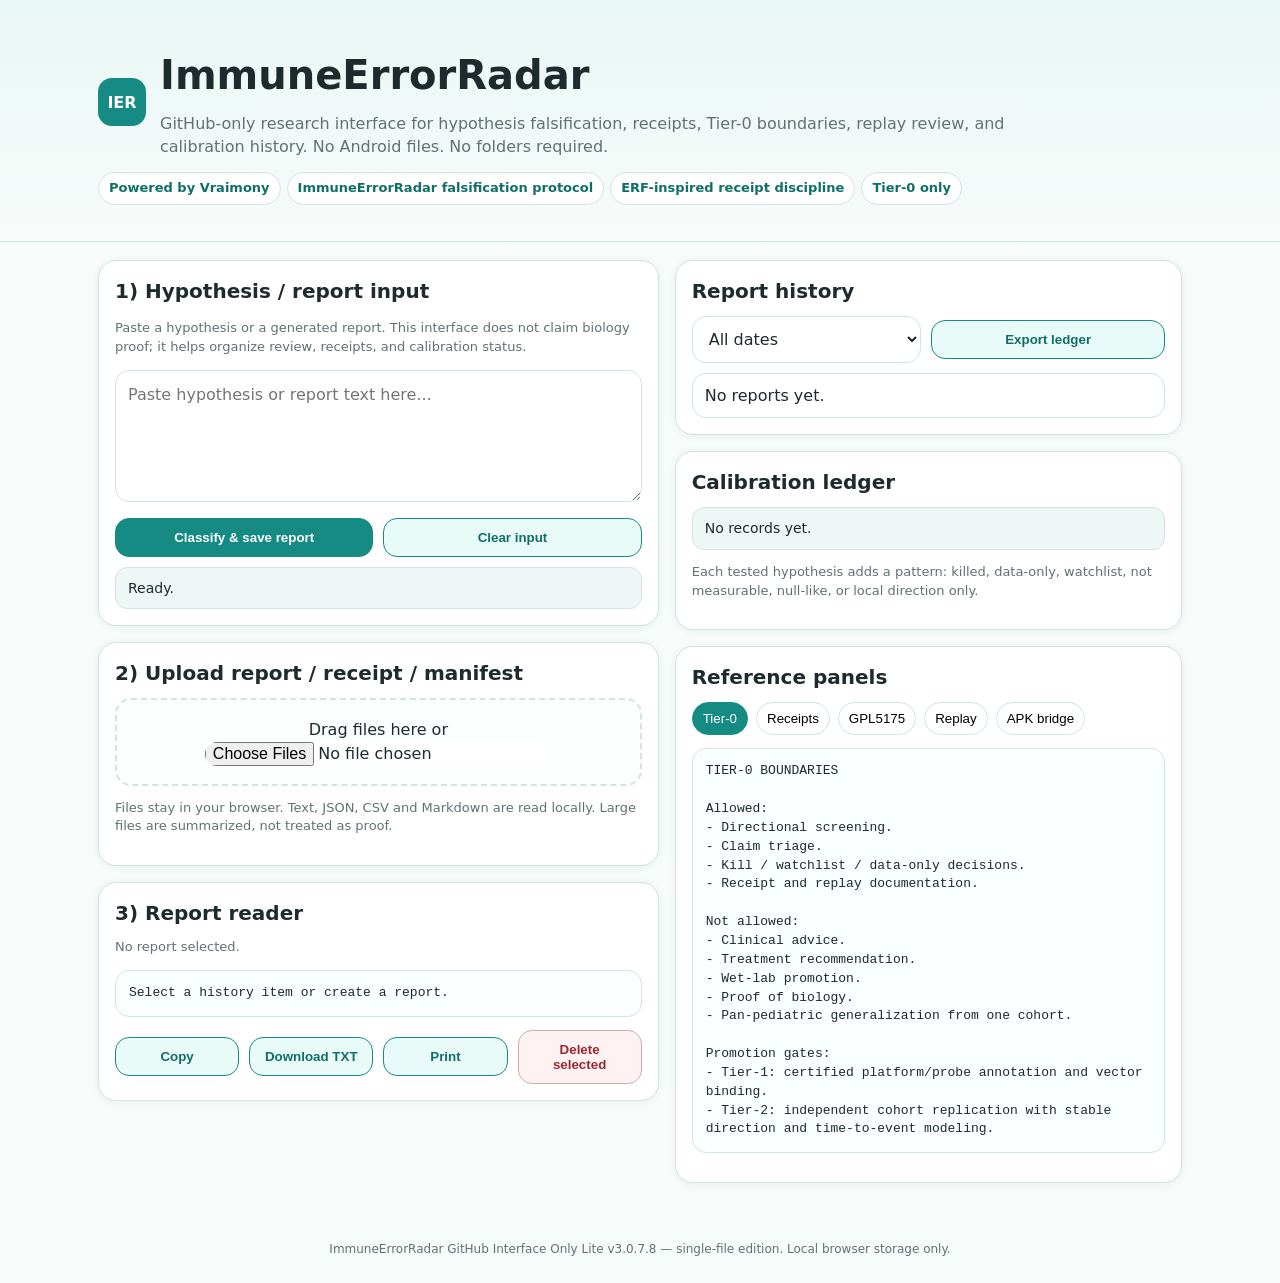
==== index.html @ f944cbd2 "Add files via upload" ====
<!doctype html>
<html lang="en">
<head>
<meta charset="utf-8" />
<meta name="viewport" content="width=device-width, initial-scale=1" />
<title>ImmuneErrorRadar — GitHub Research Interface</title>
<style>
  :root{
    --bg:#f7fbfa; --panel:#ffffff; --line:#cfe5e1; --ink:#1d2a2e; --muted:#617174;
    --accent:#168b83; --accent2:#0f6f68; --warn:#9a6b00; --bad:#9a2830; --ok:#12783d;
    --shadow:0 1px 8px rgba(0,0,0,.06); --radius:18px;
  }
  *{box-sizing:border-box} body{margin:0;background:var(--bg);color:var(--ink);font-family:system-ui,-apple-system,Segoe UI,Roboto,Arial,sans-serif;line-height:1.45}
  header{padding:28px 18px 18px;background:linear-gradient(180deg,#eaf8f5,#f7fbfa);border-bottom:1px solid var(--line)}
  .wrap{max-width:1120px;margin:0 auto;padding:18px}.brand{display:flex;gap:14px;align-items:center;flex-wrap:wrap}.logo{width:48px;height:48px;border-radius:14px;background:var(--accent);display:grid;place-items:center;color:white;font-weight:800}
  h1{font-size:clamp(24px,4vw,40px);margin:0}.subtitle{color:var(--muted);max-width:850px;margin-top:8px}.badge{display:inline-block;padding:6px 10px;border:1px solid var(--line);border-radius:999px;background:#fff;color:var(--accent2);font-weight:650;font-size:13px;margin:4px 6px 0 0}
  .grid{display:grid;grid-template-columns:1.05fr .95fr;gap:16px}@media(max-width:900px){.grid{grid-template-columns:1fr}}
  .card{background:var(--panel);border:1px solid var(--line);border-radius:var(--radius);box-shadow:var(--shadow);padding:16px;margin-bottom:16px}.card h2{margin:0 0 10px;font-size:20px}.card h3{margin:14px 0 8px;font-size:16px}.small{font-size:13px;color:var(--muted)}
  textarea,input,select{width:100%;border:1px solid var(--line);border-radius:14px;padding:12px;background:#fff;color:var(--ink);font:inherit}textarea{min-height:132px;resize:vertical}.row{display:flex;gap:10px;flex-wrap:wrap;align-items:center}.row>*{flex:1}.btn{border:1px solid var(--accent);background:#e9fbf8;color:var(--accent2);padding:11px 14px;border-radius:14px;cursor:pointer;font-weight:650;min-width:120px}.btn:hover{background:#d9f4f0}.btn.primary{background:var(--accent);color:white}.btn.danger{border-color:#d9a6aa;background:#fff2f3;color:var(--bad)}.btn:disabled{opacity:.55;cursor:not-allowed}
  .status{padding:10px 12px;border-radius:12px;background:#eef7f6;border:1px solid var(--line);font-size:14px}.verdict{font-weight:750}.killed{color:var(--bad)}.data{color:var(--ok)}.watch{color:var(--warn)}.unknown{color:var(--muted)}
  .list{max-height:310px;overflow:auto;border:1px solid var(--line);border-radius:14px;background:#fff}.item{padding:10px 12px;border-bottom:1px solid #eef5f4;cursor:pointer}.item:hover,.item.active{background:#edf8f6}.item:last-child{border-bottom:0}.item-title{font-weight:700}.item-meta{font-size:12px;color:var(--muted)}
  pre{white-space:pre-wrap;word-break:break-word;background:#fbfefe;border:1px solid var(--line);border-radius:14px;padding:13px;max-height:420px;overflow:auto}.tabs{display:flex;gap:8px;flex-wrap:wrap;margin-bottom:12px}.tab{padding:8px 10px;border:1px solid var(--line);border-radius:999px;background:#fff;cursor:pointer}.tab.active{background:var(--accent);color:#fff;border-color:var(--accent)}.hidden{display:none!important}.footer{font-size:12px;color:var(--muted);text-align:center;padding:24px}.mono{font-family:ui-monospace,SFMono-Regular,Menlo,Consolas,monospace}.drop{border:2px dashed var(--line);padding:18px;text-align:center;border-radius:16px;background:#fbfffe}.drop.drag{border-color:var(--accent);background:#eefaf8}
  @media print{header,.controls,.tabs,.btn,.drop{display:none!important}.card{box-shadow:none;border:0}.wrap{max-width:none}.grid{display:block}body{background:white}}
</style>
</head>
<body>
<header>
  <div class="wrap">
    <div class="brand"><div class="logo">IER</div><div><h1>ImmuneErrorRadar</h1><div class="subtitle">GitHub-only research interface for hypothesis falsification, receipts, Tier-0 boundaries, replay review, and calibration history. No Android files. No folders required.</div></div></div>
    <div style="margin-top:10px">
      <span class="badge">Powered by Vraimony</span><span class="badge">ImmuneErrorRadar falsification protocol</span><span class="badge">ERF-inspired receipt discipline</span><span class="badge">Tier-0 only</span>
    </div>
  </div>
</header>
<main class="wrap">
  <div class="grid">
    <section>
      <div class="card">
        <h2>1) Hypothesis / report input</h2>
        <p class="small">Paste a hypothesis or a generated report. This interface does not claim biology proof; it helps organize review, receipts, and calibration status.</p>
        <textarea id="hypothesis" placeholder="Paste hypothesis or report text here..."></textarea>
        <div class="row controls" style="margin-top:10px">
          <button class="btn primary" id="analyzeBtn">Classify & save report</button>
          <button class="btn" id="clearBtn">Clear input</button>
        </div>
        <div class="status" id="statusBox" style="margin-top:10px">Ready.</div>
      </div>

      <div class="card">
        <h2>2) Upload report / receipt / manifest</h2>
        <div class="drop" id="dropZone">Drag files here or <input id="fileInput" type="file" multiple style="display:inline;width:auto;border:0;padding:0" /></div>
        <p class="small">Files stay in your browser. Text, JSON, CSV and Markdown are read locally. Large files are summarized, not treated as proof.</p>
      </div>

      <div class="card">
        <h2>3) Report reader</h2>
        <div id="selectedMeta" class="small">No report selected.</div>
        <pre id="reportView">Select a history item or create a report.</pre>
        <div class="row controls">
          <button class="btn" id="copyBtn">Copy</button>
          <button class="btn" id="downloadBtn">Download TXT</button>
          <button class="btn" id="printBtn">Print</button>
          <button class="btn danger" id="deleteBtn">Delete selected</button>
        </div>
      </div>
    </section>

    <aside>
      <div class="card">
        <h2>Report history</h2>
        <div class="row"><select id="dateFilter"></select><button class="btn" id="exportLedgerBtn">Export ledger</button></div>
        <div class="list" id="historyList" style="margin-top:10px"></div>
      </div>

      <div class="card">
        <h2>Calibration ledger</h2>
        <div id="ledgerSummary" class="status">No records yet.</div>
        <p class="small">Each tested hypothesis adds a pattern: killed, data-only, watchlist, not measurable, null-like, or local direction only.</p>
      </div>

      <div class="card">
        <h2>Reference panels</h2>
        <div class="tabs">
          <button class="tab active" data-tab="tier">Tier-0</button>
          <button class="tab" data-tab="receipt">Receipts</button>
          <button class="tab" data-tab="manifest">GPL5175</button>
          <button class="tab" data-tab="replay">Replay</button>
          <button class="tab" data-tab="apk">APK bridge</button>
        </div>
        <pre id="panelText"></pre>
      </div>
    </aside>
  </div>
</main>
<div class="footer">ImmuneErrorRadar GitHub Interface Only Lite v3.0.7.8 — single-file edition. Local browser storage only.</div>
<script>
const REF = {
 tier:`TIER-0 BOUNDARIES\n\nAllowed:\n- Directional screening.\n- Claim triage.\n- Kill / watchlist / data-only decisions.\n- Receipt and replay documentation.\n\nNot allowed:\n- Clinical advice.\n- Treatment recommendation.\n- Wet-lab promotion.\n- Proof of biology.\n- Pan-pediatric generalization from one cohort.\n\nPromotion gates:\n- Tier-1: certified platform/probe annotation and vector binding.\n- Tier-2: independent cohort replication with stable direction and time-to-event modeling.`,
 receipt:`RECEIPT DISCIPLINE\n\nPowered by Vraimony.\nProtocol: ImmuneErrorRadar falsification protocol.\nDocumentation discipline: ERF-inspired.\n\nFields to preserve:\n- receipt_id\n- contentSha256\n- protocolName\n- signedByVraimony=false unless server-signed\n- claim boundary\n- replay notes\n\nCurrent boundary: local receipt documents report payload and workflow; it is not medical validation.`,
 manifest:`TARGETED GPL5175 REVIEW MANIFEST\n\nUse as review manifest only. It does not certify source truth by itself.\n\nCore routes:\n- APM/B2M-TAP-HLA\n- CK2/APM fallback\n- HDAC/DNMT/APM fallback\n- NECTIN2/TIGIT\n- gamma-delta/NKG2D\n- ODC1/polyamine\n- CD276/B7-H3\n\nRequired before stronger claims:\n- full GPL5175 annotation\n- probe-to-gene receipt\n- expression vector binding\n- independent replication`,
 replay:`REPLAY DESCRIPTION\n\nMinimum replay packet:\n1. Hypothesis text.\n2. Dataset/cohort scope.\n3. Probe/platform mapping state.\n4. Report text or JSON.\n5. Receipt hash.\n6. Final verdict.\n7. Missing evidence gates.\n\nSuccessful replay means the same claim boundary and decision route are reproduced. It does not mean biological proof.`,
 apk:`APK BRIDGE\n\nThis single-file GitHub interface is the primary research surface.\n\nOptional bridge:\nAPK / Android harness -> generated report or receipt -> upload into this interface -> history / calibration / replay review.\n\nThe APK is optional. This repository edition intentionally excludes Android source files.`
};
const $=id=>document.getElementById(id); let records=load(); let selectedId=null;
function nowISO(){return new Date().toISOString()} function dayOf(ts){return ts.slice(0,10)}
function load(){try{return JSON.parse(localStorage.getItem('ier_records_v3078')||'[]')}catch(e){return []}}
function save(){localStorage.setItem('ier_records_v3078',JSON.stringify(records)); renderHistory(); renderLedger()}
function verdictFrom(text){let t=text.toUpperCase(); if(t.includes('INVEST_IN_DATA_ONLY')||t.includes('DATA-ONLY')||t.includes('DATA ONLY')) return 'DATA_ONLY_SURVIVED_FIRST_TRIAGE'; if(t.includes('DO_NOT_INVEST_CLAIM_KILLED')||t.includes('KILL')||t.includes('KILLED')) return 'KILLED_AS_WRITTEN'; if(t.includes('WATCHLIST')) return 'WATCHLIST_ONLY'; if(t.includes('NOT_MEASURABLE')||t.includes('NOT TESTABLE')) return 'NOT_MEASURABLE'; if(t.includes('NULL')||t.includes('INCONCLUSIVE')) return 'NULL_LIKE_OR_INCONCLUSIVE'; if(t.includes('SURVIVES')||t.includes('STRONG_EXPLORATORY_DIRECTION')) return 'SURVIVED_LOCAL_DIRECTION_REVIEW_ONLY'; return 'NULL_LIKE_OR_INCONCLUSIVE'}
function titleFrom(text){let t=text.toUpperCase(); if(t.includes('CK2')||t.includes('CSNK2A1')) return 'CK2/CSNK2A1 -> APM mechanism claim'; if(t.includes('HDAC')||t.includes('DNMT')) return 'HDAC/DNMT -> APM mechanism claim'; if(t.includes('NECTIN2')||t.includes('TIGIT')||t.includes('PVRL2')) return 'NECTIN2/TIGIT bulk checkpoint claim'; if(t.includes('GAMMA')||t.includes('ΓΔ')||t.includes('TRGC')||t.includes('TRDV')||t.includes('NKG2D')) return 'gamma-delta/NKG2D surrogate claim'; if(t.includes('ODC1')||t.includes('POLYAMINE')) return 'ODC1/polyamine axis'; if(t.includes('CD276')||t.includes('B7-H3')) return 'CD276/B7-H3 subgroup/watchlist route'; if(t.includes('APM')||t.includes('B2M')||t.includes('TAP1')||t.includes('HLA')) return 'APM/B2M-TAP-HLA data axis'; return text.split(/\n|\./)[0].slice(0,80)||'Untitled research note'}
async function sha256(text){const b=new TextEncoder().encode(text); const h=await crypto.subtle.digest('SHA-256',b); return [...new Uint8Array(h)].map(x=>x.toString(16).padStart(2,'0')).join('')}
async function createRecord(text, source='manual'){text=(text||'').trim(); if(!text){$('statusBox').textContent='Input is empty.';return} let ts=nowISO(), verdict=verdictFrom(text), title=titleFrom(text), hash=await sha256(text); let report=`History report\nDate: ${ts.replace('T',' ').slice(0,16)}\nTitle: ${title}\nCalibration outcome: ${verdict}\nProtocol: ImmuneErrorRadar falsification protocol | Vraimony methodology\nReceipt: sha256-${hash}\nSource: ${source}\n\nPowered by Vraimony\nThis report follows the ImmuneErrorRadar falsification protocol, powered by Vraimony, based on the Vraimony evidence-receipt methodology.\n\nClaim boundary: Tier-0 review only. Not medical advice, not clinical validation, not wet-lab evidence, and not proof of biology.\n\n---\n${text}`; let rec={id:ts+'-'+Math.random().toString(16).slice(2),ts,title,verdict,hash,report,source}; records.unshift(rec); save(); selectRecord(rec.id); $('hypothesis').value=''; $('statusBox').innerHTML=`Saved: <span class="verdict ${classFor(verdict)}">${verdict}</span>`}
function classFor(v){if(v.includes('KILLED'))return'killed'; if(v.includes('DATA'))return'data'; if(v.includes('WATCH'))return'watch'; return'unknown'}
function renderHistory(){let dates=[...new Set(records.map(r=>dayOf(r.ts)))]; $('dateFilter').innerHTML='<option value="all">All dates</option>'+dates.map(d=>`<option>${d}</option>`).join(''); let active=$('dateFilter').value||'all'; renderList(active)}
function renderList(filter='all'){let list=$('historyList'); let arr=records.filter(r=>filter==='all'||dayOf(r.ts)===filter); list.innerHTML=arr.length?arr.map(r=>`<div class="item ${r.id===selectedId?'active':''}" data-id="${r.id}"><div class="item-title">${r.ts.replace('T',' ').slice(0,16)} — ${escapeHtml(r.title)}</div><div class="item-meta">${r.verdict} | sha256-${r.hash.slice(0,12)}</div></div>`).join(''):'<div class="item">No reports yet.</div>'; [...list.querySelectorAll('.item[data-id]')].forEach(el=>el.onclick=()=>selectRecord(el.dataset.id))}
function selectRecord(id){selectedId=id; let r=records.find(x=>x.id===id); if(!r)return; $('selectedMeta').textContent=`${r.ts.replace('T',' ').slice(0,16)} | ${r.verdict} | ${r.title}`; $('reportView').textContent=r.report; renderList($('dateFilter').value||'all')}
function renderLedger(){let counts={}; records.forEach(r=>counts[r.verdict]=(counts[r.verdict]||0)+1); $('ledgerSummary').innerHTML=Object.keys(counts).length?Object.entries(counts).map(([k,v])=>`<div><b>${k}</b>: ${v}</div>`).join(''):'No records yet.'}
function escapeHtml(s){return (s||'').replace(/[&<>]/g,c=>({'&':'&amp;','<':'&lt;','>':'&gt;'}[c]))}
async function handleFiles(files){for(const f of files){let text=await f.text().catch(()=>`[Unreadable file: ${f.name}]`); if(text.length>200000) text=text.slice(0,80000)+'\n\n[...middle truncated by local workbench...]\n\n'+text.slice(-80000); await createRecord(text, 'file:'+f.name)}}
$('analyzeBtn').onclick=()=>createRecord($('hypothesis').value); $('clearBtn').onclick=()=>{$('hypothesis').value='';$('statusBox').textContent='Cleared.'}; $('dateFilter').onchange=()=>renderList($('dateFilter').value); $('copyBtn').onclick=()=>navigator.clipboard.writeText($('reportView').textContent||''); $('downloadBtn').onclick=()=>{let r=records.find(x=>x.id===selectedId); let name=(r?r.title:'report').replace(/[^a-z0-9]+/gi,'_').slice(0,70)+'.txt'; let a=document.createElement('a'); a.href=URL.createObjectURL(new Blob([$('reportView').textContent],{type:'text/plain'})); a.download=name; a.click(); URL.revokeObjectURL(a.href)}; $('printBtn').onclick=()=>window.print(); $('deleteBtn').onclick=()=>{if(!selectedId)return; records=records.filter(r=>r.id!==selectedId); selectedId=null; $('reportView').textContent='Select a history item or create a report.'; save()}; $('exportLedgerBtn').onclick=()=>{let a=document.createElement('a'); a.href=URL.createObjectURL(new Blob([JSON.stringify(records,null,2)],{type:'application/json'})); a.download='immuneerrorradar_calibration_ledger.json'; a.click(); URL.revokeObjectURL(a.href)}; $('fileInput').onchange=e=>handleFiles(e.target.files);
let dz=$('dropZone'); ['dragenter','dragover'].forEach(ev=>dz.addEventListener(ev,e=>{e.preventDefault();dz.classList.add('drag')})); ['dragleave','drop'].forEach(ev=>dz.addEventListener(ev,e=>{e.preventDefault();dz.classList.remove('drag')})); dz.addEventListener('drop',e=>handleFiles(e.dataTransfer.files));
document.querySelectorAll('.tab').forEach(b=>b.onclick=()=>{document.querySelectorAll('.tab').forEach(x=>x.classList.remove('active')); b.classList.add('active'); $('panelText').textContent=REF[b.dataset.tab]}); $('panelText').textContent=REF.tier; renderHistory(); renderLedger();
</script>
</body>
</html>
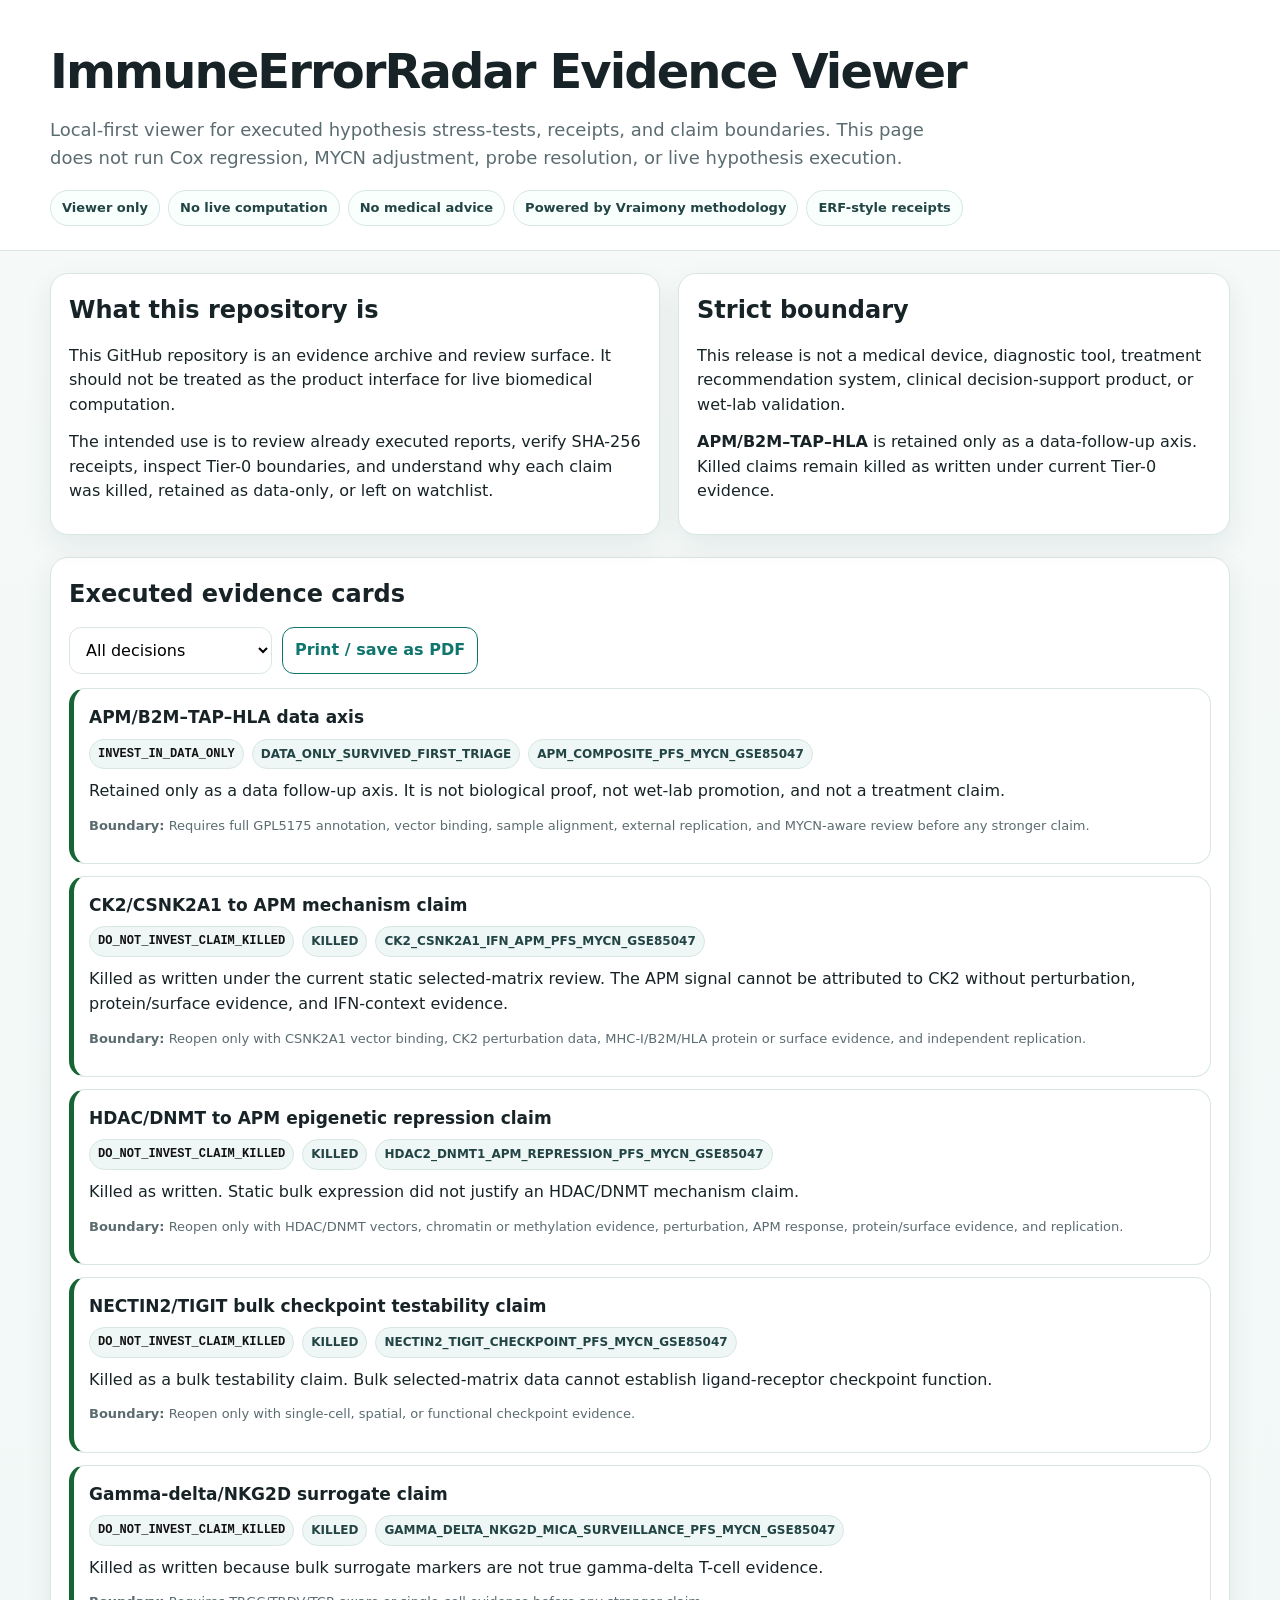
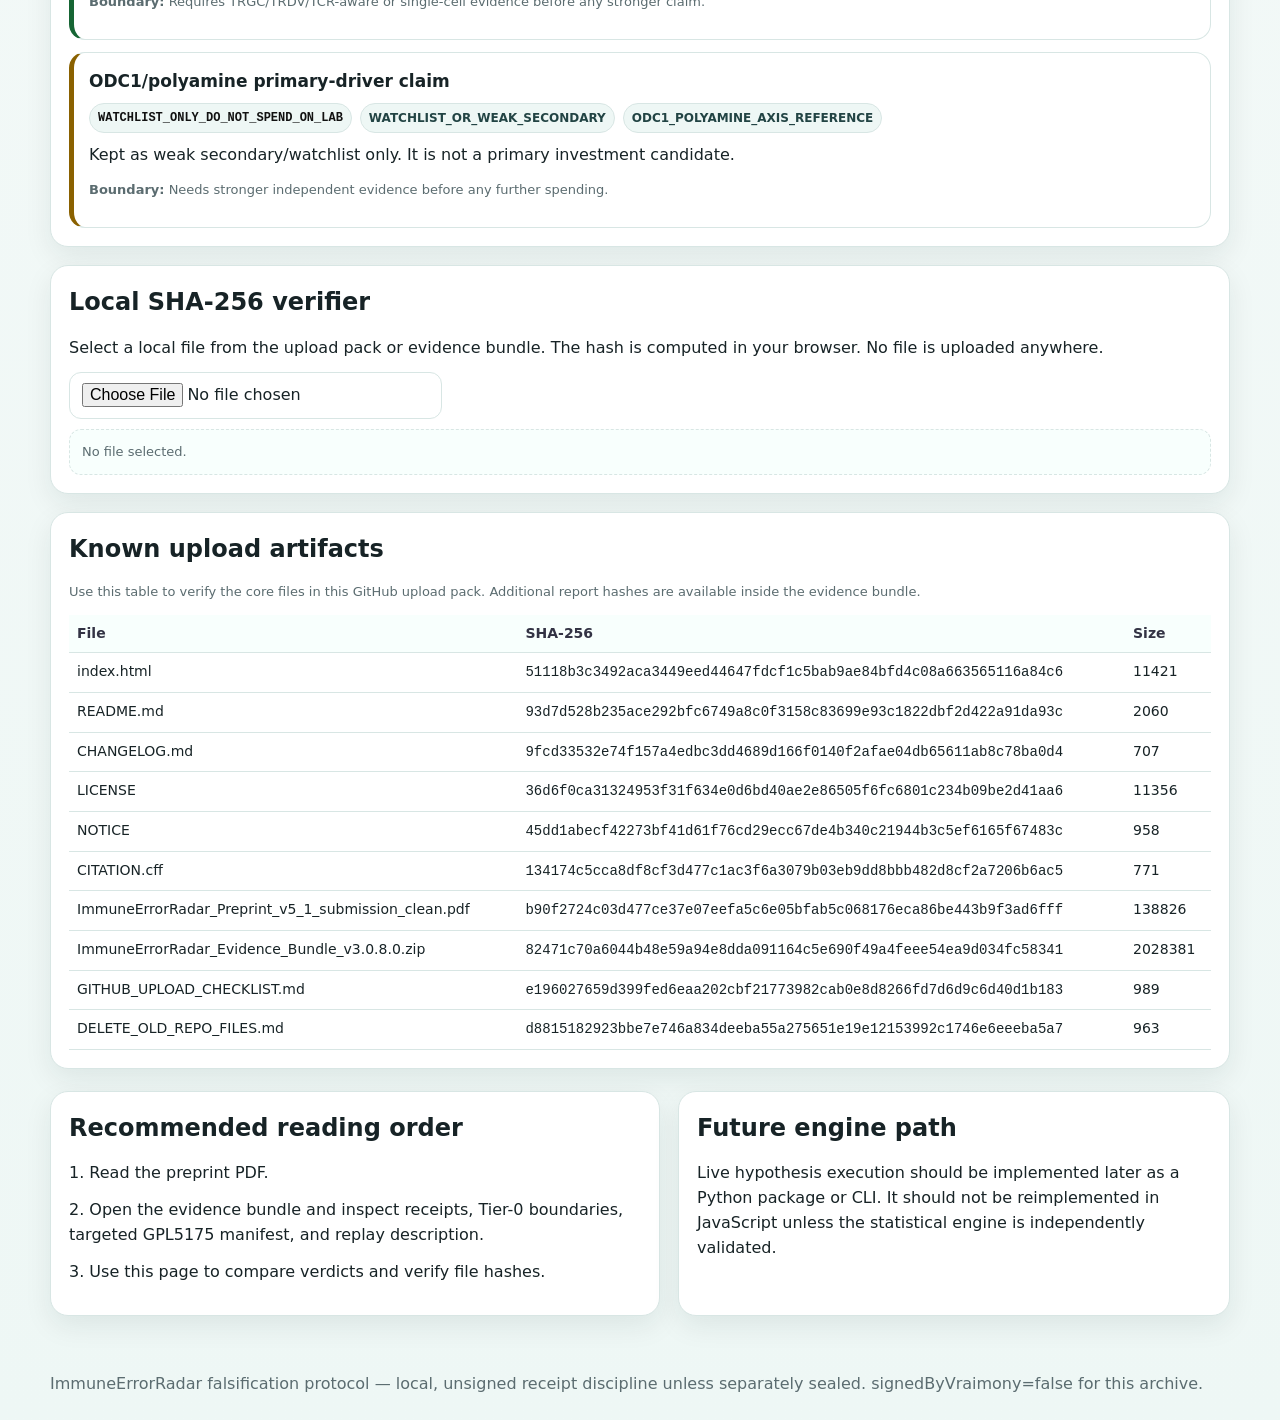
==== commit 500d9948: "Add files via upload" ====
--- a/index.html
+++ b/index.html
@@ -3,122 +3,74 @@
 <head>
 <meta charset="utf-8" />
 <meta name="viewport" content="width=device-width, initial-scale=1" />
-<title>ImmuneErrorRadar — GitHub Research Interface</title>
+<title>ImmuneErrorRadar Evidence Viewer</title>
 <style>
-  :root{
-    --bg:#f7fbfa; --panel:#ffffff; --line:#cfe5e1; --ink:#1d2a2e; --muted:#617174;
-    --accent:#168b83; --accent2:#0f6f68; --warn:#9a6b00; --bad:#9a2830; --ok:#12783d;
-    --shadow:0 1px 8px rgba(0,0,0,.06); --radius:18px;
-  }
-  *{box-sizing:border-box} body{margin:0;background:var(--bg);color:var(--ink);font-family:system-ui,-apple-system,Segoe UI,Roboto,Arial,sans-serif;line-height:1.45}
-  header{padding:28px 18px 18px;background:linear-gradient(180deg,#eaf8f5,#f7fbfa);border-bottom:1px solid var(--line)}
-  .wrap{max-width:1120px;margin:0 auto;padding:18px}.brand{display:flex;gap:14px;align-items:center;flex-wrap:wrap}.logo{width:48px;height:48px;border-radius:14px;background:var(--accent);display:grid;place-items:center;color:white;font-weight:800}
-  h1{font-size:clamp(24px,4vw,40px);margin:0}.subtitle{color:var(--muted);max-width:850px;margin-top:8px}.badge{display:inline-block;padding:6px 10px;border:1px solid var(--line);border-radius:999px;background:#fff;color:var(--accent2);font-weight:650;font-size:13px;margin:4px 6px 0 0}
-  .grid{display:grid;grid-template-columns:1.05fr .95fr;gap:16px}@media(max-width:900px){.grid{grid-template-columns:1fr}}
-  .card{background:var(--panel);border:1px solid var(--line);border-radius:var(--radius);box-shadow:var(--shadow);padding:16px;margin-bottom:16px}.card h2{margin:0 0 10px;font-size:20px}.card h3{margin:14px 0 8px;font-size:16px}.small{font-size:13px;color:var(--muted)}
-  textarea,input,select{width:100%;border:1px solid var(--line);border-radius:14px;padding:12px;background:#fff;color:var(--ink);font:inherit}textarea{min-height:132px;resize:vertical}.row{display:flex;gap:10px;flex-wrap:wrap;align-items:center}.row>*{flex:1}.btn{border:1px solid var(--accent);background:#e9fbf8;color:var(--accent2);padding:11px 14px;border-radius:14px;cursor:pointer;font-weight:650;min-width:120px}.btn:hover{background:#d9f4f0}.btn.primary{background:var(--accent);color:white}.btn.danger{border-color:#d9a6aa;background:#fff2f3;color:var(--bad)}.btn:disabled{opacity:.55;cursor:not-allowed}
-  .status{padding:10px 12px;border-radius:12px;background:#eef7f6;border:1px solid var(--line);font-size:14px}.verdict{font-weight:750}.killed{color:var(--bad)}.data{color:var(--ok)}.watch{color:var(--warn)}.unknown{color:var(--muted)}
-  .list{max-height:310px;overflow:auto;border:1px solid var(--line);border-radius:14px;background:#fff}.item{padding:10px 12px;border-bottom:1px solid #eef5f4;cursor:pointer}.item:hover,.item.active{background:#edf8f6}.item:last-child{border-bottom:0}.item-title{font-weight:700}.item-meta{font-size:12px;color:var(--muted)}
-  pre{white-space:pre-wrap;word-break:break-word;background:#fbfefe;border:1px solid var(--line);border-radius:14px;padding:13px;max-height:420px;overflow:auto}.tabs{display:flex;gap:8px;flex-wrap:wrap;margin-bottom:12px}.tab{padding:8px 10px;border:1px solid var(--line);border-radius:999px;background:#fff;cursor:pointer}.tab.active{background:var(--accent);color:#fff;border-color:var(--accent)}.hidden{display:none!important}.footer{font-size:12px;color:var(--muted);text-align:center;padding:24px}.mono{font-family:ui-monospace,SFMono-Regular,Menlo,Consolas,monospace}.drop{border:2px dashed var(--line);padding:18px;text-align:center;border-radius:16px;background:#fbfffe}.drop.drag{border-color:var(--accent);background:#eefaf8}
-  @media print{header,.controls,.tabs,.btn,.drop{display:none!important}.card{box-shadow:none;border:0}.wrap{max-width:none}.grid{display:block}body{background:white}}
+:root{--bg:#f6faf9;--panel:#ffffff;--ink:#172326;--muted:#5b6c70;--line:#d8e6e4;--accent:#0f766e;--bad:#9f2936;--warn:#8a6100;--ok:#166534;--shadow:0 10px 28px rgba(17,34,40,.08);--radius:18px}
+*{box-sizing:border-box} body{margin:0;background:linear-gradient(180deg,#f6faf9,#eef7f5);color:var(--ink);font-family:Inter,system-ui,-apple-system,Segoe UI,Roboto,Arial,sans-serif;line-height:1.55}
+header{padding:34px 22px 24px;border-bottom:1px solid var(--line);background:#fff}
+.wrap{max-width:1180px;margin:0 auto} h1{margin:0 0 8px;font-size:clamp(28px,4vw,48px);letter-spacing:-.04em} h2{margin:0 0 14px;font-size:24px} h3{margin:0 0 8px;font-size:17px} p{margin:0 0 12px} .sub{font-size:18px;color:var(--muted);max-width:880px}
+.badges{display:flex;gap:8px;flex-wrap:wrap;margin-top:18px} .badge{border:1px solid var(--line);background:#f8fffd;border-radius:999px;padding:7px 11px;font-size:13px;font-weight:700;color:#244}
+.grid{display:grid;grid-template-columns:1.05fr .95fr;gap:18px;margin:22px 0} @media(max-width:900px){.grid{grid-template-columns:1fr}}
+.card,.panel{background:var(--panel);border:1px solid var(--line);border-radius:var(--radius);box-shadow:var(--shadow);padding:18px} .panel{margin:18px 0}
+.controls{display:flex;gap:10px;flex-wrap:wrap;margin:14px 0} select,input[type=file],button{border:1px solid var(--line);background:#fff;border-radius:12px;padding:10px 12px;font:inherit} button{cursor:pointer;background:var(--accent);color:#fff;border-color:var(--accent);font-weight:800} button.secondary{background:#fff;color:var(--accent)}
+.cards{display:grid;gap:12px} .evidence{border:1px solid var(--line);border-radius:16px;padding:15px;background:#fff} .evidence[data-decision*="KILLED"]{border-left:5px solid var(--bad)} .evidence[data-decision*="INVEST"]{border-left:5px solid var(--ok)} .evidence[data-decision*="WATCHLIST"]{border-left:5px solid var(--warn)}
+.meta{display:flex;gap:8px;flex-wrap:wrap;margin:8px 0 10px} .pill{font-size:12px;border-radius:999px;background:#eef7f5;border:1px solid var(--line);padding:5px 8px;font-weight:800;color:#244} .decision{font-family:ui-monospace,SFMono-Regular,Menlo,Consolas,monospace;color:#111}
+pre{white-space:pre-wrap;word-break:break-word;background:#0f172a;color:#e2e8f0;border-radius:14px;padding:14px;overflow:auto} .small{font-size:13px;color:var(--muted)} .result{border:1px dashed var(--line);border-radius:12px;padding:12px;background:#f8fffd;margin-top:10px}
+table{width:100%;border-collapse:collapse;margin-top:10px;font-size:14px} th,td{border-bottom:1px solid var(--line);padding:8px;text-align:left;vertical-align:top} th{color:#334;background:#f8fffd}
+a{color:var(--accent);font-weight:800} footer{padding:34px 22px;color:var(--muted)}
 </style>
 </head>
 <body>
-<header>
-  <div class="wrap">
-    <div class="brand"><div class="logo">IER</div><div><h1>ImmuneErrorRadar</h1><div class="subtitle">GitHub-only research interface for hypothesis falsification, receipts, Tier-0 boundaries, replay review, and calibration history. No Android files. No folders required.</div></div></div>
-    <div style="margin-top:10px">
-      <span class="badge">Powered by Vraimony</span><span class="badge">ImmuneErrorRadar falsification protocol</span><span class="badge">ERF-inspired receipt discipline</span><span class="badge">Tier-0 only</span>
-    </div>
-  </div>
-</header>
+<header><div class="wrap">
+<h1>ImmuneErrorRadar Evidence Viewer</h1>
+<p class="sub">Local-first viewer for executed hypothesis stress-tests, receipts, and claim boundaries. This page does not run Cox regression, MYCN adjustment, probe resolution, or live hypothesis execution.</p>
+<div class="badges"><span class="badge">Viewer only</span><span class="badge">No live computation</span><span class="badge">No medical advice</span><span class="badge">Powered by Vraimony methodology</span><span class="badge">ERF-style receipts</span></div>
+</div></header>
 <main class="wrap">
-  <div class="grid">
-    <section>
-      <div class="card">
-        <h2>1) Hypothesis / report input</h2>
-        <p class="small">Paste a hypothesis or a generated report. This interface does not claim biology proof; it helps organize review, receipts, and calibration status.</p>
-        <textarea id="hypothesis" placeholder="Paste hypothesis or report text here..."></textarea>
-        <div class="row controls" style="margin-top:10px">
-          <button class="btn primary" id="analyzeBtn">Classify & save report</button>
-          <button class="btn" id="clearBtn">Clear input</button>
-        </div>
-        <div class="status" id="statusBox" style="margin-top:10px">Ready.</div>
-      </div>
-
-      <div class="card">
-        <h2>2) Upload report / receipt / manifest</h2>
-        <div class="drop" id="dropZone">Drag files here or <input id="fileInput" type="file" multiple style="display:inline;width:auto;border:0;padding:0" /></div>
-        <p class="small">Files stay in your browser. Text, JSON, CSV and Markdown are read locally. Large files are summarized, not treated as proof.</p>
-      </div>
-
-      <div class="card">
-        <h2>3) Report reader</h2>
-        <div id="selectedMeta" class="small">No report selected.</div>
-        <pre id="reportView">Select a history item or create a report.</pre>
-        <div class="row controls">
-          <button class="btn" id="copyBtn">Copy</button>
-          <button class="btn" id="downloadBtn">Download TXT</button>
-          <button class="btn" id="printBtn">Print</button>
-          <button class="btn danger" id="deleteBtn">Delete selected</button>
-        </div>
-      </div>
-    </section>
-
-    <aside>
-      <div class="card">
-        <h2>Report history</h2>
-        <div class="row"><select id="dateFilter"></select><button class="btn" id="exportLedgerBtn">Export ledger</button></div>
-        <div class="list" id="historyList" style="margin-top:10px"></div>
-      </div>
-
-      <div class="card">
-        <h2>Calibration ledger</h2>
-        <div id="ledgerSummary" class="status">No records yet.</div>
-        <p class="small">Each tested hypothesis adds a pattern: killed, data-only, watchlist, not measurable, null-like, or local direction only.</p>
-      </div>
-
-      <div class="card">
-        <h2>Reference panels</h2>
-        <div class="tabs">
-          <button class="tab active" data-tab="tier">Tier-0</button>
-          <button class="tab" data-tab="receipt">Receipts</button>
-          <button class="tab" data-tab="manifest">GPL5175</button>
-          <button class="tab" data-tab="replay">Replay</button>
-          <button class="tab" data-tab="apk">APK bridge</button>
-        </div>
-        <pre id="panelText"></pre>
-      </div>
-    </aside>
-  </div>
+<section class="grid">
+<div class="card"><h2>What this repository is</h2><p>This GitHub repository is an evidence archive and review surface. It should not be treated as the product interface for live biomedical computation.</p><p>The intended use is to review already executed reports, verify SHA-256 receipts, inspect Tier-0 boundaries, and understand why each claim was killed, retained as data-only, or left on watchlist.</p></div>
+<div class="card"><h2>Strict boundary</h2><p>This release is not a medical device, diagnostic tool, treatment recommendation system, clinical decision-support product, or wet-lab validation.</p><p><strong>APM/B2M–TAP–HLA</strong> is retained only as a data-follow-up axis. Killed claims remain killed as written under current Tier-0 evidence.</p></div>
+</section>
+<section class="panel"><h2>Executed evidence cards</h2><div class="controls"><select id="filter"><option value="ALL">All decisions</option><option value="DO_NOT_INVEST_CLAIM_KILLED">Killed</option><option value="INVEST_IN_DATA_ONLY">Data-only follow-up</option><option value="WATCHLIST_ONLY_DO_NOT_SPEND_ON_LAB">Watchlist</option></select><button class="secondary" id="printBtn">Print / save as PDF</button></div><div id="cards" class="cards"></div></section>
+<section class="panel"><h2>Local SHA-256 verifier</h2><p>Select a local file from the upload pack or evidence bundle. The hash is computed in your browser. No file is uploaded anywhere.</p><input id="fileInput" type="file" /><div id="hashResult" class="result small">No file selected.</div></section>
+<section class="panel"><h2>Known upload artifacts</h2><p class="small">Use this table to verify the core files in this GitHub upload pack. Additional report hashes are available inside the evidence bundle.</p><div id="artifactTable"></div></section>
+<section class="grid">
+<div class="card"><h2>Recommended reading order</h2><p>1. Read the preprint PDF.</p><p>2. Open the evidence bundle and inspect receipts, Tier-0 boundaries, targeted GPL5175 manifest, and replay description.</p><p>3. Use this page to compare verdicts and verify file hashes.</p></div>
+<div class="card"><h2>Future engine path</h2><p>Live hypothesis execution should be implemented later as a Python package or CLI. It should not be reimplemented in JavaScript unless the statistical engine is independently validated.</p></div>
+</section>
 </main>
-<div class="footer">ImmuneErrorRadar GitHub Interface Only Lite v3.0.7.8 — single-file edition. Local browser storage only.</div>
+<footer><div class="wrap">ImmuneErrorRadar falsification protocol — local, unsigned receipt discipline unless separately sealed. signedByVraimony=false for this archive.</div></footer>
 <script>
-const REF = {
- tier:`TIER-0 BOUNDARIES\n\nAllowed:\n- Directional screening.\n- Claim triage.\n- Kill / watchlist / data-only decisions.\n- Receipt and replay documentation.\n\nNot allowed:\n- Clinical advice.\n- Treatment recommendation.\n- Wet-lab promotion.\n- Proof of biology.\n- Pan-pediatric generalization from one cohort.\n\nPromotion gates:\n- Tier-1: certified platform/probe annotation and vector binding.\n- Tier-2: independent cohort replication with stable direction and time-to-event modeling.`,
- receipt:`RECEIPT DISCIPLINE\n\nPowered by Vraimony.\nProtocol: ImmuneErrorRadar falsification protocol.\nDocumentation discipline: ERF-inspired.\n\nFields to preserve:\n- receipt_id\n- contentSha256\n- protocolName\n- signedByVraimony=false unless server-signed\n- claim boundary\n- replay notes\n\nCurrent boundary: local receipt documents report payload and workflow; it is not medical validation.`,
- manifest:`TARGETED GPL5175 REVIEW MANIFEST\n\nUse as review manifest only. It does not certify source truth by itself.\n\nCore routes:\n- APM/B2M-TAP-HLA\n- CK2/APM fallback\n- HDAC/DNMT/APM fallback\n- NECTIN2/TIGIT\n- gamma-delta/NKG2D\n- ODC1/polyamine\n- CD276/B7-H3\n\nRequired before stronger claims:\n- full GPL5175 annotation\n- probe-to-gene receipt\n- expression vector binding\n- independent replication`,
- replay:`REPLAY DESCRIPTION\n\nMinimum replay packet:\n1. Hypothesis text.\n2. Dataset/cohort scope.\n3. Probe/platform mapping state.\n4. Report text or JSON.\n5. Receipt hash.\n6. Final verdict.\n7. Missing evidence gates.\n\nSuccessful replay means the same claim boundary and decision route are reproduced. It does not mean biological proof.`,
- apk:`APK BRIDGE\n\nThis single-file GitHub interface is the primary research surface.\n\nOptional bridge:\nAPK / Android harness -> generated report or receipt -> upload into this interface -> history / calibration / replay review.\n\nThe APK is optional. This repository edition intentionally excludes Android source files.`
-};
-const $=id=>document.getElementById(id); let records=load(); let selectedId=null;
-function nowISO(){return new Date().toISOString()} function dayOf(ts){return ts.slice(0,10)}
-function load(){try{return JSON.parse(localStorage.getItem('ier_records_v3078')||'[]')}catch(e){return []}}
-function save(){localStorage.setItem('ier_records_v3078',JSON.stringify(records)); renderHistory(); renderLedger()}
-function verdictFrom(text){let t=text.toUpperCase(); if(t.includes('INVEST_IN_DATA_ONLY')||t.includes('DATA-ONLY')||t.includes('DATA ONLY')) return 'DATA_ONLY_SURVIVED_FIRST_TRIAGE'; if(t.includes('DO_NOT_INVEST_CLAIM_KILLED')||t.includes('KILL')||t.includes('KILLED')) return 'KILLED_AS_WRITTEN'; if(t.includes('WATCHLIST')) return 'WATCHLIST_ONLY'; if(t.includes('NOT_MEASURABLE')||t.includes('NOT TESTABLE')) return 'NOT_MEASURABLE'; if(t.includes('NULL')||t.includes('INCONCLUSIVE')) return 'NULL_LIKE_OR_INCONCLUSIVE'; if(t.includes('SURVIVES')||t.includes('STRONG_EXPLORATORY_DIRECTION')) return 'SURVIVED_LOCAL_DIRECTION_REVIEW_ONLY'; return 'NULL_LIKE_OR_INCONCLUSIVE'}
-function titleFrom(text){let t=text.toUpperCase(); if(t.includes('CK2')||t.includes('CSNK2A1')) return 'CK2/CSNK2A1 -> APM mechanism claim'; if(t.includes('HDAC')||t.includes('DNMT')) return 'HDAC/DNMT -> APM mechanism claim'; if(t.includes('NECTIN2')||t.includes('TIGIT')||t.includes('PVRL2')) return 'NECTIN2/TIGIT bulk checkpoint claim'; if(t.includes('GAMMA')||t.includes('ΓΔ')||t.includes('TRGC')||t.includes('TRDV')||t.includes('NKG2D')) return 'gamma-delta/NKG2D surrogate claim'; if(t.includes('ODC1')||t.includes('POLYAMINE')) return 'ODC1/polyamine axis'; if(t.includes('CD276')||t.includes('B7-H3')) return 'CD276/B7-H3 subgroup/watchlist route'; if(t.includes('APM')||t.includes('B2M')||t.includes('TAP1')||t.includes('HLA')) return 'APM/B2M-TAP-HLA data axis'; return text.split(/\n|\./)[0].slice(0,80)||'Untitled research note'}
-async function sha256(text){const b=new TextEncoder().encode(text); const h=await crypto.subtle.digest('SHA-256',b); return [...new Uint8Array(h)].map(x=>x.toString(16).padStart(2,'0')).join('')}
-async function createRecord(text, source='manual'){text=(text||'').trim(); if(!text){$('statusBox').textContent='Input is empty.';return} let ts=nowISO(), verdict=verdictFrom(text), title=titleFrom(text), hash=await sha256(text); let report=`History report\nDate: ${ts.replace('T',' ').slice(0,16)}\nTitle: ${title}\nCalibration outcome: ${verdict}\nProtocol: ImmuneErrorRadar falsification protocol | Vraimony methodology\nReceipt: sha256-${hash}\nSource: ${source}\n\nPowered by Vraimony\nThis report follows the ImmuneErrorRadar falsification protocol, powered by Vraimony, based on the Vraimony evidence-receipt methodology.\n\nClaim boundary: Tier-0 review only. Not medical advice, not clinical validation, not wet-lab evidence, and not proof of biology.\n\n---\n${text}`; let rec={id:ts+'-'+Math.random().toString(16).slice(2),ts,title,verdict,hash,report,source}; records.unshift(rec); save(); selectRecord(rec.id); $('hypothesis').value=''; $('statusBox').innerHTML=`Saved: <span class="verdict ${classFor(verdict)}">${verdict}</span>`}
-function classFor(v){if(v.includes('KILLED'))return'killed'; if(v.includes('DATA'))return'data'; if(v.includes('WATCH'))return'watch'; return'unknown'}
-function renderHistory(){let dates=[...new Set(records.map(r=>dayOf(r.ts)))]; $('dateFilter').innerHTML='<option value="all">All dates</option>'+dates.map(d=>`<option>${d}</option>`).join(''); let active=$('dateFilter').value||'all'; renderList(active)}
-function renderList(filter='all'){let list=$('historyList'); let arr=records.filter(r=>filter==='all'||dayOf(r.ts)===filter); list.innerHTML=arr.length?arr.map(r=>`<div class="item ${r.id===selectedId?'active':''}" data-id="${r.id}"><div class="item-title">${r.ts.replace('T',' ').slice(0,16)} — ${escapeHtml(r.title)}</div><div class="item-meta">${r.verdict} | sha256-${r.hash.slice(0,12)}</div></div>`).join(''):'<div class="item">No reports yet.</div>'; [...list.querySelectorAll('.item[data-id]')].forEach(el=>el.onclick=()=>selectRecord(el.dataset.id))}
-function selectRecord(id){selectedId=id; let r=records.find(x=>x.id===id); if(!r)return; $('selectedMeta').textContent=`${r.ts.replace('T',' ').slice(0,16)} | ${r.verdict} | ${r.title}`; $('reportView').textContent=r.report; renderList($('dateFilter').value||'all')}
-function renderLedger(){let counts={}; records.forEach(r=>counts[r.verdict]=(counts[r.verdict]||0)+1); $('ledgerSummary').innerHTML=Object.keys(counts).length?Object.entries(counts).map(([k,v])=>`<div><b>${k}</b>: ${v}</div>`).join(''):'No records yet.'}
-function escapeHtml(s){return (s||'').replace(/[&<>]/g,c=>({'&':'&amp;','<':'&lt;','>':'&gt;'}[c]))}
-async function handleFiles(files){for(const f of files){let text=await f.text().catch(()=>`[Unreadable file: ${f.name}]`); if(text.length>200000) text=text.slice(0,80000)+'\n\n[...middle truncated by local workbench...]\n\n'+text.slice(-80000); await createRecord(text, 'file:'+f.name)}}
-$('analyzeBtn').onclick=()=>createRecord($('hypothesis').value); $('clearBtn').onclick=()=>{$('hypothesis').value='';$('statusBox').textContent='Cleared.'}; $('dateFilter').onchange=()=>renderList($('dateFilter').value); $('copyBtn').onclick=()=>navigator.clipboard.writeText($('reportView').textContent||''); $('downloadBtn').onclick=()=>{let r=records.find(x=>x.id===selectedId); let name=(r?r.title:'report').replace(/[^a-z0-9]+/gi,'_').slice(0,70)+'.txt'; let a=document.createElement('a'); a.href=URL.createObjectURL(new Blob([$('reportView').textContent],{type:'text/plain'})); a.download=name; a.click(); URL.revokeObjectURL(a.href)}; $('printBtn').onclick=()=>window.print(); $('deleteBtn').onclick=()=>{if(!selectedId)return; records=records.filter(r=>r.id!==selectedId); selectedId=null; $('reportView').textContent='Select a history item or create a report.'; save()}; $('exportLedgerBtn').onclick=()=>{let a=document.createElement('a'); a.href=URL.createObjectURL(new Blob([JSON.stringify(records,null,2)],{type:'application/json'})); a.download='immuneerrorradar_calibration_ledger.json'; a.click(); URL.revokeObjectURL(a.href)}; $('fileInput').onchange=e=>handleFiles(e.target.files);
-let dz=$('dropZone'); ['dragenter','dragover'].forEach(ev=>dz.addEventListener(ev,e=>{e.preventDefault();dz.classList.add('drag')})); ['dragleave','drop'].forEach(ev=>dz.addEventListener(ev,e=>{e.preventDefault();dz.classList.remove('drag')})); dz.addEventListener('drop',e=>handleFiles(e.dataTransfer.files));
-document.querySelectorAll('.tab').forEach(b=>b.onclick=()=>{document.querySelectorAll('.tab').forEach(x=>x.classList.remove('active')); b.classList.add('active'); $('panelText').textContent=REF[b.dataset.tab]}); $('panelText').textContent=REF.tier; renderHistory(); renderLedger();
+const evidenceCards = [{"title": "APM/B2M–TAP–HLA data axis", "route": "APM_COMPOSITE_PFS_MYCN_GSE85047", "decision": "INVEST_IN_DATA_ONLY", "calibration": "DATA_ONLY_SURVIVED_FIRST_TRIAGE", "summary": "Retained only as a data follow-up axis. It is not biological proof, not wet-lab promotion, and not a treatment claim.", "boundary": "Requires full GPL5175 annotation, vector binding, sample alignment, external replication, and MYCN-aware review before any stronger claim."}, {"title": "CK2/CSNK2A1 to APM mechanism claim", "route": "CK2_CSNK2A1_IFN_APM_PFS_MYCN_GSE85047", "decision": "DO_NOT_INVEST_CLAIM_KILLED", "calibration": "KILLED", "summary": "Killed as written under the current static selected-matrix review. The APM signal cannot be attributed to CK2 without perturbation, protein/surface evidence, and IFN-context evidence.", "boundary": "Reopen only with CSNK2A1 vector binding, CK2 perturbation data, MHC-I/B2M/HLA protein or surface evidence, and independent replication."}, {"title": "HDAC/DNMT to APM epigenetic repression claim", "route": "HDAC2_DNMT1_APM_REPRESSION_PFS_MYCN_GSE85047", "decision": "DO_NOT_INVEST_CLAIM_KILLED", "calibration": "KILLED", "summary": "Killed as written. Static bulk expression did not justify an HDAC/DNMT mechanism claim.", "boundary": "Reopen only with HDAC/DNMT vectors, chromatin or methylation evidence, perturbation, APM response, protein/surface evidence, and replication."}, {"title": "NECTIN2/TIGIT bulk checkpoint testability claim", "route": "NECTIN2_TIGIT_CHECKPOINT_PFS_MYCN_GSE85047", "decision": "DO_NOT_INVEST_CLAIM_KILLED", "calibration": "KILLED", "summary": "Killed as a bulk testability claim. Bulk selected-matrix data cannot establish ligand-receptor checkpoint function.", "boundary": "Reopen only with single-cell, spatial, or functional checkpoint evidence."}, {"title": "Gamma-delta/NKG2D surrogate claim", "route": "GAMMA_DELTA_NKG2D_MICA_SURVEILLANCE_PFS_MYCN_GSE85047", "decision": "DO_NOT_INVEST_CLAIM_KILLED", "calibration": "KILLED", "summary": "Killed as written because bulk surrogate markers are not true gamma-delta T-cell evidence.", "boundary": "Requires TRGC/TRDV/TCR-aware or single-cell evidence before any stronger claim."}, {"title": "ODC1/polyamine primary-driver claim", "route": "ODC1_POLYAMINE_AXIS_REFERENCE", "decision": "WATCHLIST_ONLY_DO_NOT_SPEND_ON_LAB", "calibration": "WATCHLIST_OR_WEAK_SECONDARY", "summary": "Kept as weak secondary/watchlist only. It is not a primary investment candidate.", "boundary": "Needs stronger independent evidence before any further spending."}];
+const artifacts = [{"file": "index.html", "sha256": "51118b3c3492aca3449eed44647fdcf1c5bab9ae84bfd4c08a663565116a84c6", "size": 11421}, {"file": "README.md", "sha256": "93d7d528b235ace292bfc6749a8c0f3158c83699e93c1822dbf2d422a91da93c", "size": 2060}, {"file": "CHANGELOG.md", "sha256": "9fcd33532e74f157a4edbc3dd4689d166f0140f2afae04db65611ab8c78ba0d4", "size": 707}, {"file": "LICENSE", "sha256": "36d6f0ca31324953f31f634e0d6bd40ae2e86505f6fc6801c234b09be2d41aa6", "size": 11356}, {"file": "NOTICE", "sha256": "45dd1abecf42273bf41d61f76cd29ecc67de4b340c21944b3c5ef6165f67483c", "size": 958}, {"file": "CITATION.cff", "sha256": "134174c5cca8df8cf3d477c1ac3f6a3079b03eb9dd8bbb482d8cf2a7206b6ac5", "size": 771}, {"file": "ImmuneErrorRadar_Preprint_v5_1_submission_clean.pdf", "sha256": "b90f2724c03d477ce37e07eefa5c6e05bfab5c068176eca86be443b9f3ad6fff", "size": 138826}, {"file": "ImmuneErrorRadar_Evidence_Bundle_v3.0.8.0.zip", "sha256": "82471c70a6044b48e59a94e8dda091164c5e690f49a4feee54ea9d034fc58341", "size": 2028381}, {"file": "GITHUB_UPLOAD_CHECKLIST.md", "sha256": "e196027659d399fed6eaa202cbf21773982cab0e8d8266fd7d6d9c6d40d1b183", "size": 989}, {"file": "DELETE_OLD_REPO_FILES.md", "sha256": "d8815182923bbe7e746a834deeba55a275651e19e12153992c1746e6eeeba5a7", "size": 963}];
+const cardsEl = document.getElementById('cards');
+function renderCards(){
+  const f=document.getElementById('filter').value;
+  cardsEl.innerHTML='';
+  evidenceCards.filter(c=>f==='ALL'||c.decision===f).forEach(c=>{
+    const div=document.createElement('div'); div.className='evidence'; div.dataset.decision=c.decision;
+    div.innerHTML=`<h3>${c.title}</h3><div class="meta"><span class="pill decision">${c.decision}</span><span class="pill">${c.calibration}</span><span class="pill">${c.route}</span></div><p>${c.summary}</p><p class="small"><strong>Boundary:</strong> ${c.boundary}</p>`;
+    cardsEl.appendChild(div);
+  });
+}
+document.getElementById('filter').addEventListener('change', renderCards); renderCards();
+document.getElementById('printBtn').addEventListener('click',()=>window.print());
+function renderArtifacts(){
+ const html=['<table><thead><tr><th>File</th><th>SHA-256</th><th>Size</th></tr></thead><tbody>'];
+ artifacts.forEach(a=>html.push(`<tr><td>${a.file}</td><td><code>${a.sha256}</code></td><td>${a.size}</td></tr>`));
+ html.push('</tbody></table>'); document.getElementById('artifactTable').innerHTML=html.join('');
+}
+renderArtifacts();
+async function sha256(file){
+ const buf=await file.arrayBuffer(); const digest=await crypto.subtle.digest('SHA-256',buf);
+ return Array.from(new Uint8Array(digest)).map(b=>b.toString(16).padStart(2,'0')).join('');
+}
+document.getElementById('fileInput').addEventListener('change', async e=>{
+ const file=e.target.files[0]; if(!file)return;
+ const out=document.getElementById('hashResult'); out.textContent='Computing SHA-256 locally...';
+ try{ const h=await sha256(file); const known=artifacts.find(a=>a.sha256===h || a.file===file.name); const exact=artifacts.find(a=>a.sha256===h);
+ out.innerHTML=`<p><strong>File:</strong> ${file.name}</p><p><strong>SHA-256:</strong> <code>${h}</code></p><p><strong>Match:</strong> ${exact?'YES — hash matches known artifact':(known?'Filename known, hash differs: treat as changed artifact':'No known match in core table. Check evidence bundle receipt index if this is a report.')}</p>`;
+ }catch(err){out.textContent='Hashing failed: '+err.message}
+});
 </script>
-</body>
-</html>
+</body></html>
